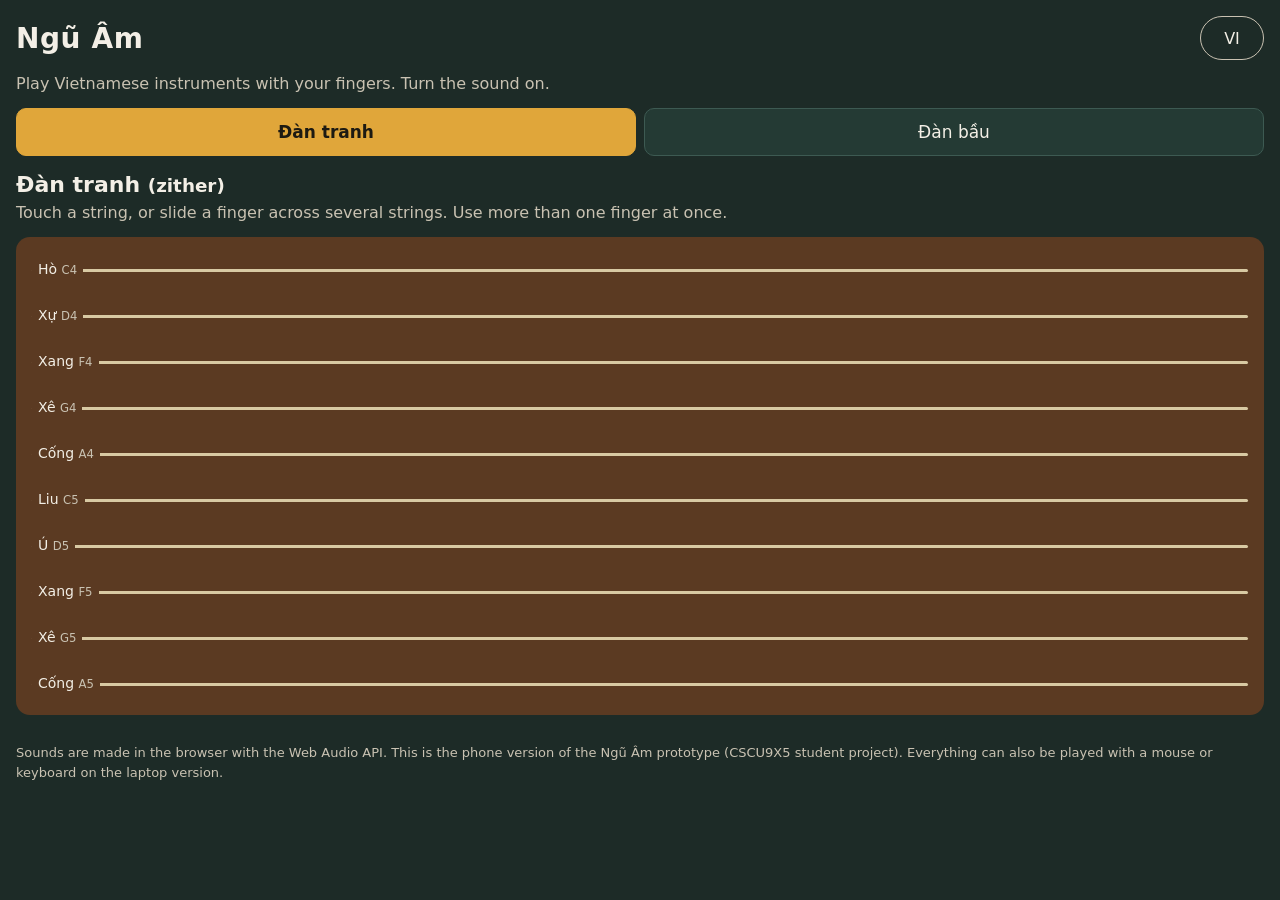
==== index.html @ 692ed39d "Phone version: play đàn tranh and đàn bầu" ====
<!DOCTYPE html>
<html lang="en">
<head>
<meta charset="utf-8">
<meta name="viewport" content="width=device-width, initial-scale=1, viewport-fit=cover">
<meta name="theme-color" content="#1d2b27">
<title>Ngũ Âm - play on your phone</title>
<style>
  :root {
    --bg: #1d2b27;
    --panel: #243a34;
    --text: #f3efe6;
    --muted: #c9c2b2;
    --accent: #e0a63a;
    --string: #d8c9a3;
    --focus: #8fd3ff;
  }
  * { box-sizing: border-box; }
  html, body { margin: 0; background: var(--bg); color: var(--text); font-family: system-ui, "Segoe UI", Roboto, Arial, sans-serif; }
  body { padding: env(safe-area-inset-top) 16px calc(24px + env(safe-area-inset-bottom)); -webkit-tap-highlight-color: transparent; }
  header { display: flex; justify-content: space-between; align-items: center; padding: 16px 0 8px; }
  h1 { font-size: 28px; margin: 0; letter-spacing: 0.02em; }
  h2 { font-size: 22px; margin: 0 0 4px; }
  p { color: var(--muted); line-height: 1.5; margin: 4px 0 12px; }
  .lang { min-height: 44px; min-width: 64px; border-radius: 22px; border: 1px solid var(--muted); background: transparent; color: var(--text); font: inherit; }
  .tabs { display: grid; grid-template-columns: 1fr 1fr; gap: 8px; margin: 12px 0 16px; }
  .tabs button { min-height: 48px; border-radius: 10px; border: 1px solid #3d5a52; background: var(--panel); color: var(--text); font: inherit; font-size: 17px; }
  .tabs button[aria-selected="true"] { background: var(--accent); color: #1d1a12; border-color: var(--accent); font-weight: 600; }
  button:focus-visible, input:focus-visible { outline: 3px solid var(--focus); outline-offset: 2px; }
  section[hidden] { display: none; }

  .tranh { display: flex; flex-direction: column; gap: 6px; padding: 12px 8px; background: #5b3a22; border-radius: 14px; touch-action: none; user-select: none; -webkit-user-select: none; }
  .tranh .str { position: relative; height: 40px; display: flex; align-items: center; border: 0; background: transparent; padding: 0 8px; color: var(--text); font: inherit; }
  .tranh .str::before { content: ""; position: absolute; left: 8px; right: 8px; top: 50%; height: 3px; background: var(--string); border-radius: 2px; transition: transform 0.08s; }
  .tranh .str.on::before { background: #fff3c4; transform: scaleY(2.2); }
  .tranh .str span { position: relative; z-index: 1; background: #5b3a22; padding: 0 6px; font-size: 14px; }
  .tranh .str small { color: var(--muted); }

  .bau { background: var(--panel); border-radius: 14px; padding: 16px; touch-action: none; user-select: none; -webkit-user-select: none; }
  .bau-string { height: 160px; border-radius: 10px; background: #3a2a1a; position: relative; border: 0; width: 100%; color: var(--text); font: inherit; }
  .bau-string::before { content: ""; position: absolute; left: 16px; right: 16px; top: 50%; height: 3px; background: var(--string); transform-origin: right center; transform: rotate(var(--tilt, 0deg)); transition: transform 0.05s; }
  .bau-string.on::before { background: #fff3c4; }
  .bau-string span { position: absolute; left: 0; right: 0; bottom: 12px; text-align: center; }
  .row { display: flex; flex-wrap: wrap; gap: 12px; align-items: center; margin-top: 14px; }
  .row label { min-width: 90px; }
  input[type=range] { flex: 1; min-width: 180px; height: 44px; accent-color: var(--accent); }
  .btn { min-height: 48px; padding: 0 16px; border-radius: 10px; border: 1px solid var(--accent); background: transparent; color: var(--text); font: inherit; }
  .btn[aria-pressed="true"] { background: var(--accent); color: #1d1a12; }
  .status { min-height: 1.5em; color: var(--accent); }
  footer { margin-top: 28px; font-size: 13px; color: var(--muted); line-height: 1.5; }
  @media (prefers-reduced-motion: reduce) { .tranh .str::before, .bau-string::before { transition: none; } }
</style>
</head>
<body>
<header>
  <h1>Ngũ Âm</h1>
  <button type="button" class="lang" id="lang" aria-label="Tiếng Việt">VI</button>
</header>
<p data-en="Play Vietnamese instruments with your fingers. Turn the sound on." data-vi="Chơi nhạc cụ Việt Nam bằng ngón tay. Nhớ bật âm thanh.">Play Vietnamese instruments with your fingers. Turn the sound on.</p>

<div class="tabs" role="tablist">
  <button type="button" role="tab" id="tab-tranh" aria-controls="panel-tranh" aria-selected="true">Đàn tranh</button>
  <button type="button" role="tab" id="tab-bau" aria-controls="panel-bau" aria-selected="false">Đàn bầu</button>
</div>

<section id="panel-tranh" role="tabpanel" aria-labelledby="tab-tranh">
  <h2>Đàn tranh <small data-en="(zither)" data-vi="">(zither)</small></h2>
  <p data-en="Touch a string, or slide a finger across several strings. Use more than one finger at once." data-vi="Chạm một dây, hoặc vuốt qua nhiều dây. Có thể dùng nhiều ngón cùng lúc.">Touch a string, or slide a finger across several strings. Use more than one finger at once.</p>
  <div class="tranh" id="tranh" aria-label="Strings"></div>
</section>

<section id="panel-bau" role="tabpanel" aria-labelledby="tab-bau" hidden>
  <h2>Đàn bầu <small data-en="(monochord)" data-vi="">(monochord)</small></h2>
  <p data-en="Tap the string to pluck it. Then tilt the phone, or drag the slider, to bend the note the way a player bends the rod." data-vi="Chạm dây để gảy. Sau đó nghiêng điện thoại, hoặc kéo thanh trượt, để uốn tiếng như người chơi uốn cần đàn.">Tap the string to pluck it. Then tilt the phone, or drag the slider, to bend the note the way a player bends the rod.</p>
  <div class="bau">
    <button type="button" class="bau-string" id="bau-string"><span data-en="Pluck" data-vi="Gảy">Pluck</span></button>
    <div class="row">
      <button type="button" class="btn" id="tilt-btn" aria-pressed="false" data-en="Use tilt" data-vi="Dùng nghiêng máy">Use tilt</button>
      <span class="status" id="tilt-status" aria-live="polite"></span>
    </div>
    <div class="row">
      <label for="bend" data-en="Rod (bend)" data-vi="Cần đàn">Rod (bend)</label>
      <input type="range" id="bend" min="-2" max="5" step="0.1" value="0">
      <output id="bend-out" for="bend">0</output>
    </div>
  </div>
</section>

<footer>
  <p data-en="Sounds are made in the browser with the Web Audio API. This is the phone version of the Ngũ Âm prototype (CSCU9X5 student project). Everything can also be played with a mouse or keyboard on the laptop version." data-vi="Âm thanh được tạo trong trình duyệt bằng Web Audio API. Đây là bản điện thoại của prototype Ngũ Âm (bài tập CSCU9X5). Bản trên laptop chơi được bằng chuột hoặc bàn phím.">Sounds are made in the browser with the Web Audio API. This is the phone version of the Ngũ Âm prototype (CSCU9X5 student project). Everything can also be played with a mouse or keyboard on the laptop version.</p>
</footer>

<script>
var ctx = null;
function audio() {
  if (!ctx) ctx = new (window.AudioContext || window.webkitAudioContext)();
  if (ctx.state === 'suspended') ctx.resume();
  return ctx;
}

function pluckBuffer(ac, freq, seconds, damping) {
  var rate = ac.sampleRate;
  var length = Math.floor(rate * seconds);
  var buffer = ac.createBuffer(1, length, rate);
  var data = buffer.getChannelData(0);
  var period = Math.max(2, Math.round(rate / freq));
  var ring = new Float32Array(period);
  for (var i = 0; i < period; i++) ring[i] = Math.random() * 2 - 1;
  var pos = 0;
  for (var n = 0; n < length; n++) {
    var next = (pos + 1) % period;
    var value = ring[pos];
    ring[pos] = damping * 0.5 * (ring[pos] + ring[next]);
    data[n] = value;
    pos = next;
  }
  return buffer;
}

var bufferCache = {};
function pluck(freq, damping, volume) {
  var ac = audio();
  var key = freq + '-' + damping;
  if (!bufferCache[key]) bufferCache[key] = pluckBuffer(ac, freq, 2.5, damping);
  var src = ac.createBufferSource();
  src.buffer = bufferCache[key];
  var gain = ac.createGain();
  gain.gain.value = volume || 0.45;
  src.connect(gain).connect(ac.destination);
  src.start();
  if (navigator.vibrate) navigator.vibrate(8);
  return src;
}

// Đàn tranh: pentatonic strings (hò xự xang xê cống) over two octaves
var notes = [
  ['Hò', 'C4', 261.63], ['Xự', 'D4', 293.66], ['Xang', 'F4', 349.23], ['Xê', 'G4', 392.0], ['Cống', 'A4', 440.0],
  ['Liu', 'C5', 523.25], ['Ú', 'D5', 587.33], ['Xang', 'F5', 698.46], ['Xê', 'G5', 783.99], ['Cống', 'A5', 880.0]
];
var tranh = document.getElementById('tranh');
notes.forEach(function (n, i) {
  var b = document.createElement('button');
  b.type = 'button';
  b.className = 'str';
  b.dataset.index = i;
  b.innerHTML = '<span>' + n[0] + ' <small>' + n[1] + '</small></span>';
  b.setAttribute('aria-label', n[0] + ', ' + n[1]);
  b.addEventListener('keydown', function (e) {
    if (e.key === 'Enter' || e.key === ' ') { e.preventDefault(); strike(i); }
  });
  tranh.appendChild(b);
});
var strings = tranh.querySelectorAll('.str');

function strike(i) {
  pluck(notes[i][2], 0.996);
  var el = strings[i];
  el.classList.add('on');
  setTimeout(function () { el.classList.remove('on'); }, 160);
}

var lastString = {};
function stringAt(x, y) {
  var el = document.elementFromPoint(x, y);
  while (el && el !== tranh) {
    if (el.classList && el.classList.contains('str')) return Number(el.dataset.index);
    el = el.parentNode;
  }
  return null;
}
tranh.addEventListener('pointerdown', function (e) {
  e.preventDefault();
  var i = stringAt(e.clientX, e.clientY);
  lastString[e.pointerId] = i;
  if (i !== null) strike(i);
});
tranh.addEventListener('pointermove', function (e) {
  if (!(e.pointerId in lastString)) return;
  var i = stringAt(e.clientX, e.clientY);
  if (i !== null && i !== lastString[e.pointerId]) strike(i);
  lastString[e.pointerId] = i;
});
['pointerup', 'pointercancel', 'pointerleave'].forEach(function (type) {
  tranh.addEventListener(type, function (e) { delete lastString[e.pointerId]; });
});

// Đàn bầu: one string, bend with tilt or slider
var bauBase = 392.0;
var bauSource = null;
var bend = document.getElementById('bend');
var bendOut = document.getElementById('bend-out');
var bauString = document.getElementById('bau-string');

function setBend(semitones) {
  bend.value = semitones.toFixed(1);
  bendOut.textContent = semitones.toFixed(1);
  bauString.style.setProperty('--tilt', (-semitones * 1.5) + 'deg');
  if (bauSource) bauSource.detune.setTargetAtTime(semitones * 100, audio().currentTime, 0.03);
}
bauString.addEventListener('click', function () {
  bauSource = pluck(bauBase, 0.9988, 0.55);
  bauSource.detune.value = Number(bend.value) * 100;
  bauString.classList.add('on');
  setTimeout(function () { bauString.classList.remove('on'); }, 200);
});
bend.addEventListener('input', function () { setBend(Number(bend.value)); });

var tiltOn = false;
var tiltBtn = document.getElementById('tilt-btn');
var tiltStatus = document.getElementById('tilt-status');
function onTilt(e) {
  if (!tiltOn || e.gamma === null) return;
  var g = Math.max(-15, Math.min(35, e.gamma));
  setBend(g / 7);
}
tiltBtn.addEventListener('click', function () {
  if (tiltOn) {
    tiltOn = false;
    tiltBtn.setAttribute('aria-pressed', 'false');
    tiltStatus.textContent = text('Tilt off. Use the slider.', 'Đã tắt nghiêng. Dùng thanh trượt.');
    setBend(0);
    return;
  }
  function start() {
    tiltOn = true;
    tiltBtn.setAttribute('aria-pressed', 'true');
    tiltStatus.textContent = text('Tilt the phone right to raise the note.', 'Nghiêng điện thoại sang phải để nâng tiếng.');
    window.addEventListener('deviceorientation', onTilt);
  }
  if (typeof DeviceOrientationEvent === 'undefined') {
    tiltStatus.textContent = text('This device has no tilt sensor. Use the slider.', 'Máy này không có cảm biến nghiêng. Dùng thanh trượt.');
  } else if (typeof DeviceOrientationEvent.requestPermission === 'function') {
    DeviceOrientationEvent.requestPermission().then(function (state) {
      if (state === 'granted') start();
      else tiltStatus.textContent = text('Tilt not allowed. Use the slider.', 'Chưa cho phép nghiêng máy. Dùng thanh trượt.');
    }).catch(function () {
      tiltStatus.textContent = text('Tilt not available. Use the slider.', 'Không dùng được nghiêng máy. Dùng thanh trượt.');
    });
  } else {
    start();
  }
});

// Tabs
var tabs = document.querySelectorAll('[role=tab]');
tabs.forEach(function (tab) {
  tab.addEventListener('click', function () {
    tabs.forEach(function (t) {
      var on = t === tab;
      t.setAttribute('aria-selected', on ? 'true' : 'false');
      document.getElementById(t.getAttribute('aria-controls')).hidden = !on;
    });
  });
});

// Language
var lang = 'en';
function text(en, vi) { return lang === 'vi' ? vi : en; }
document.getElementById('lang').addEventListener('click', function () {
  lang = lang === 'en' ? 'vi' : 'en';
  document.documentElement.lang = lang;
  this.textContent = lang === 'en' ? 'VI' : 'EN';
  this.setAttribute('aria-label', lang === 'en' ? 'Tiếng Việt' : 'English');
  document.querySelectorAll('[data-en]').forEach(function (el) {
    el.textContent = el.dataset[lang];
  });
  tiltStatus.textContent = '';
});
</script>
</body>
</html>
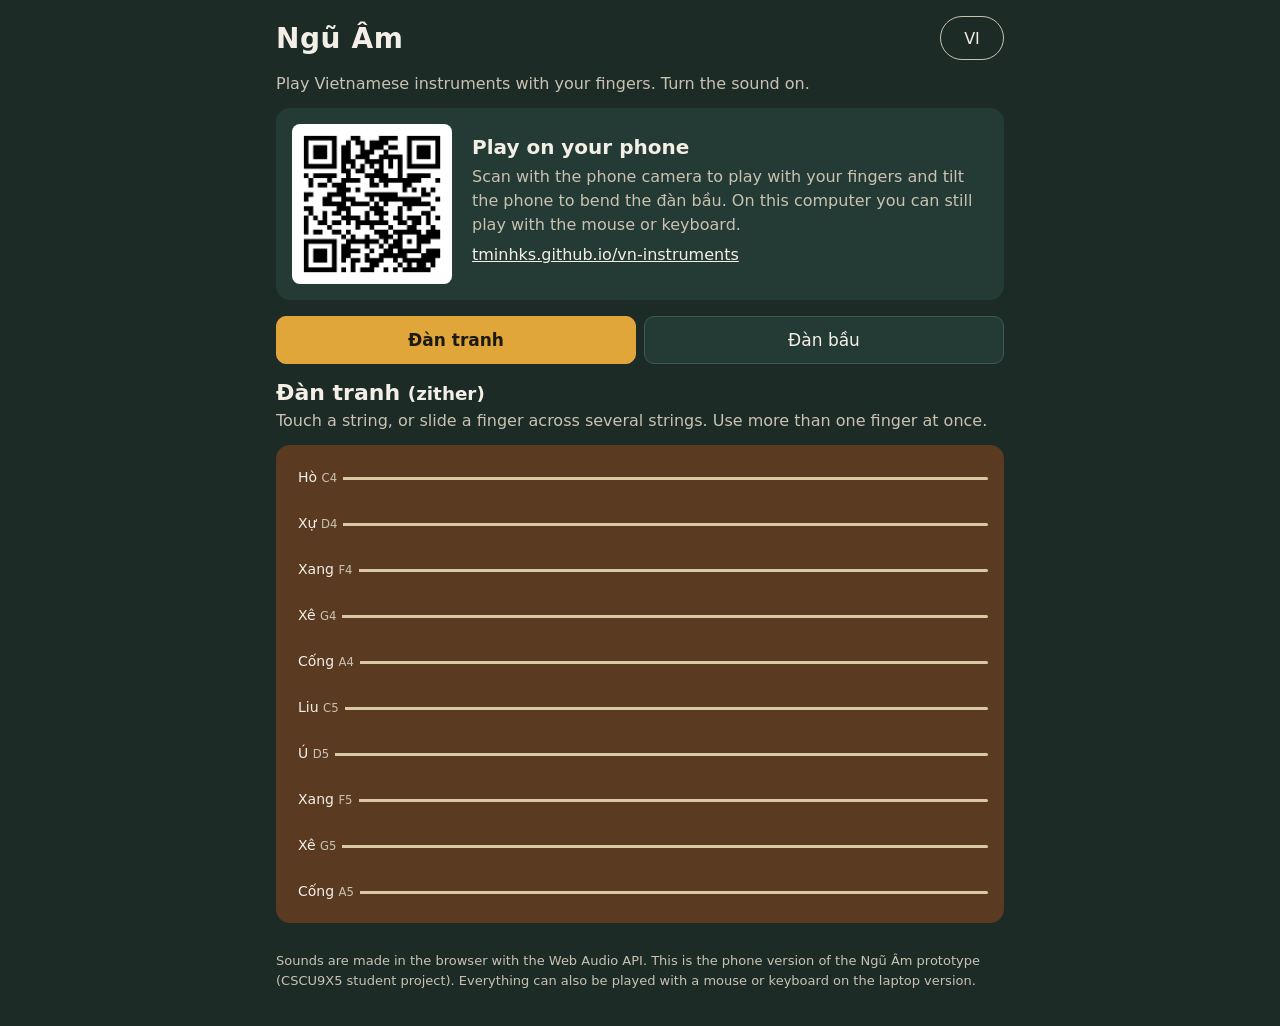
==== commit 898fbdaa: "Show QR code to play on a phone when opened on a computer" ====
--- a/index.html
+++ b/index.html
@@ -48,6 +48,15 @@
   .btn[aria-pressed="true"] { background: var(--accent); color: #1d1a12; }
   .status { min-height: 1.5em; color: var(--accent); }
   footer { margin-top: 28px; font-size: 13px; color: var(--muted); line-height: 1.5; }
+  .qr { display: none; }
+  @media (min-width: 768px) and (hover: hover) {
+    body { max-width: 760px; margin: 0 auto; }
+    .qr { display: flex; gap: 20px; align-items: center; background: var(--panel); border-radius: 14px; padding: 16px; margin: 8px 0 16px; }
+    .qr img { width: 160px; height: 160px; background: #fff; padding: 8px; border-radius: 8px; flex: none; }
+    .qr h2 { font-size: 20px; margin: 0 0 6px; }
+    .qr p { margin: 0 0 6px; }
+    .qr a { color: var(--text); word-break: break-all; }
+  }
   @media (prefers-reduced-motion: reduce) { .tranh .str::before, .bau-string::before { transition: none; } }
 </style>
 </head>
@@ -57,6 +66,15 @@
   <button type="button" class="lang" id="lang" aria-label="Tiếng Việt">VI</button>
 </header>
 <p data-en="Play Vietnamese instruments with your fingers. Turn the sound on." data-vi="Chơi nhạc cụ Việt Nam bằng ngón tay. Nhớ bật âm thanh.">Play Vietnamese instruments with your fingers. Turn the sound on.</p>
+
+<aside class="qr" aria-labelledby="qr-title">
+  <img src="qr-phone-version.png" alt="QR code that opens this page on a phone">
+  <div>
+    <h2 id="qr-title" data-en="Play on your phone" data-vi="Chơi trên điện thoại">Play on your phone</h2>
+    <p data-en="Scan with the phone camera to play with your fingers and tilt the phone to bend the đàn bầu. On this computer you can still play with the mouse or keyboard." data-vi="Quét bằng camera điện thoại để chơi bằng ngón tay và nghiêng máy để uốn tiếng đàn bầu. Trên máy tính này vẫn chơi được bằng chuột hoặc bàn phím.">Scan with the phone camera to play with your fingers and tilt the phone to bend the đàn bầu. On this computer you can still play with the mouse or keyboard.</p>
+    <p><a href="https://tminhks.github.io/vn-instruments/">tminhks.github.io/vn-instruments</a></p>
+  </div>
+</aside>
 
 <div class="tabs" role="tablist">
   <button type="button" role="tab" id="tab-tranh" aria-controls="panel-tranh" aria-selected="true">Đàn tranh</button>
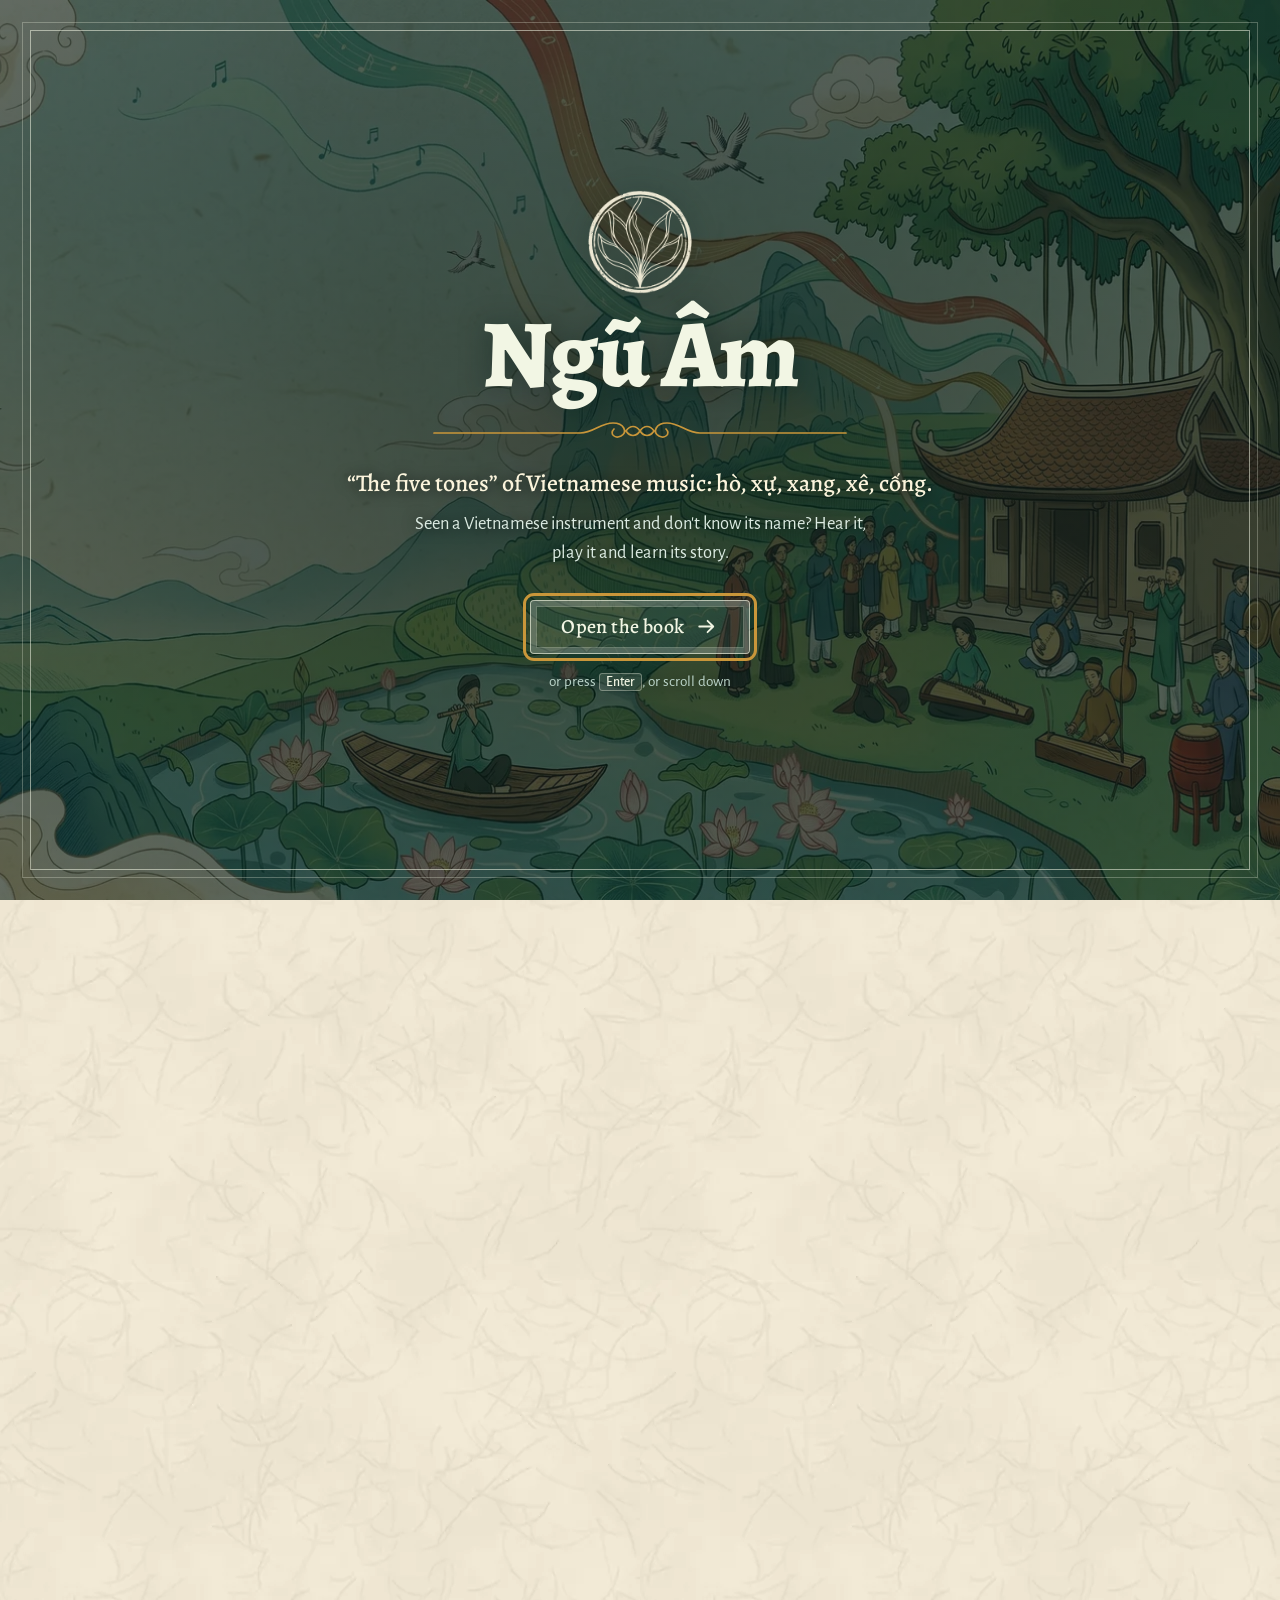
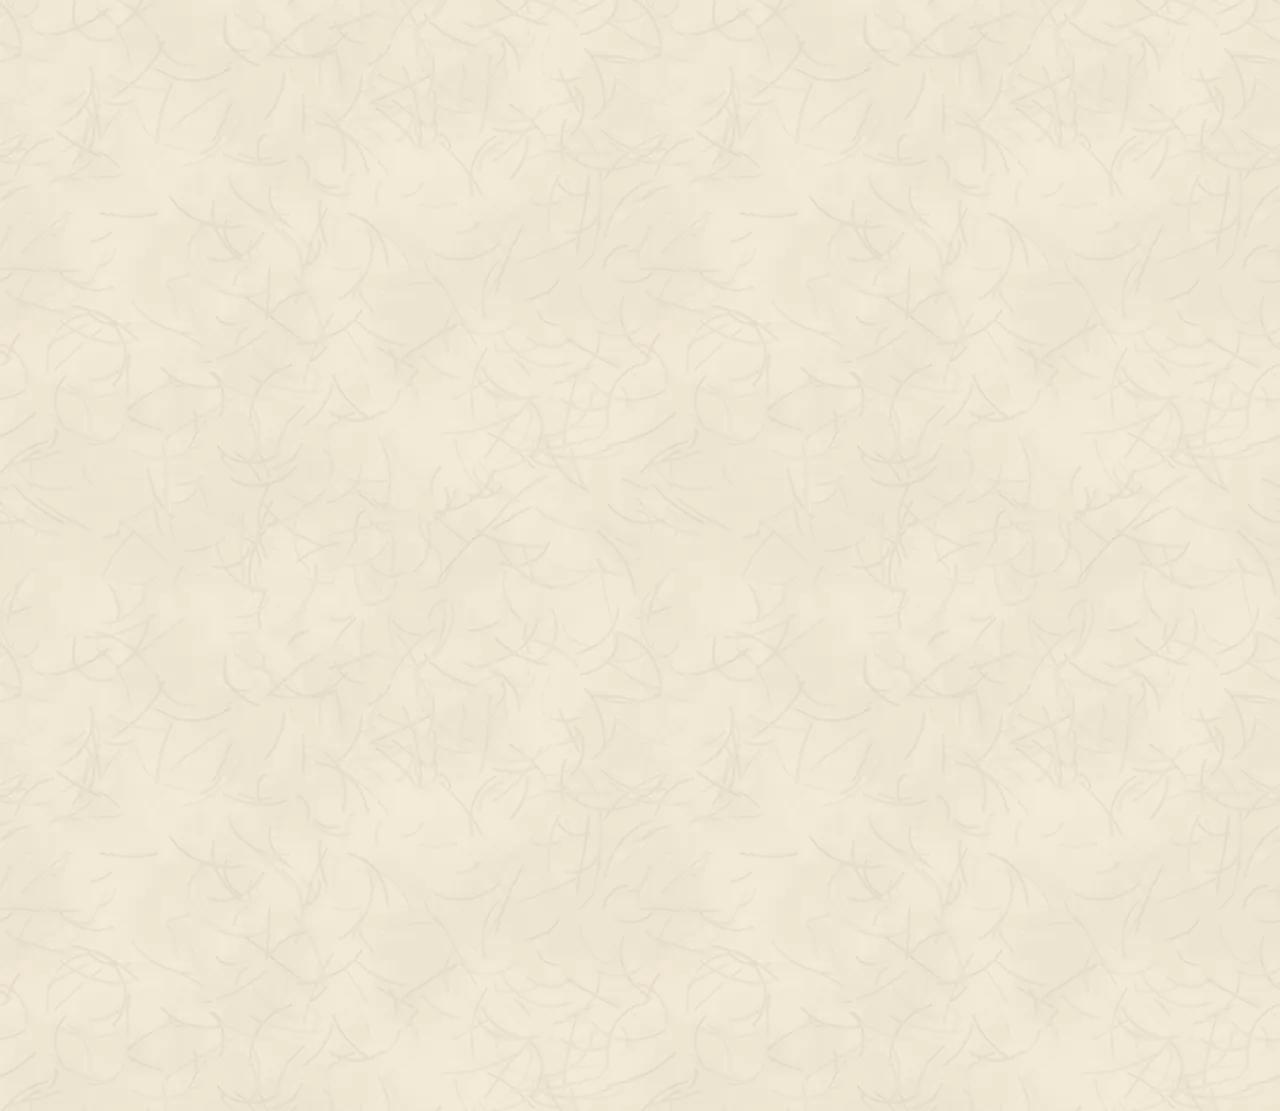
==== commit 723f88c1: "Publish the full Ngũ Âm website; keep the first phone version in old/" ====
--- a/index.html
+++ b/index.html
@@ -1,289 +1,13 @@
 <!DOCTYPE html>
 <html lang="en">
 <head>
-<meta charset="utf-8">
-<meta name="viewport" content="width=device-width, initial-scale=1, viewport-fit=cover">
-<meta name="theme-color" content="#1d2b27">
-<title>Ngũ Âm - play on your phone</title>
-<style>
-  :root {
-    --bg: #1d2b27;
-    --panel: #243a34;
-    --text: #f3efe6;
-    --muted: #c9c2b2;
-    --accent: #e0a63a;
-    --string: #d8c9a3;
-    --focus: #8fd3ff;
-  }
-  * { box-sizing: border-box; }
-  html, body { margin: 0; background: var(--bg); color: var(--text); font-family: system-ui, "Segoe UI", Roboto, Arial, sans-serif; }
-  body { padding: env(safe-area-inset-top) 16px calc(24px + env(safe-area-inset-bottom)); -webkit-tap-highlight-color: transparent; }
-  header { display: flex; justify-content: space-between; align-items: center; padding: 16px 0 8px; }
-  h1 { font-size: 28px; margin: 0; letter-spacing: 0.02em; }
-  h2 { font-size: 22px; margin: 0 0 4px; }
-  p { color: var(--muted); line-height: 1.5; margin: 4px 0 12px; }
-  .lang { min-height: 44px; min-width: 64px; border-radius: 22px; border: 1px solid var(--muted); background: transparent; color: var(--text); font: inherit; }
-  .tabs { display: grid; grid-template-columns: 1fr 1fr; gap: 8px; margin: 12px 0 16px; }
-  .tabs button { min-height: 48px; border-radius: 10px; border: 1px solid #3d5a52; background: var(--panel); color: var(--text); font: inherit; font-size: 17px; }
-  .tabs button[aria-selected="true"] { background: var(--accent); color: #1d1a12; border-color: var(--accent); font-weight: 600; }
-  button:focus-visible, input:focus-visible { outline: 3px solid var(--focus); outline-offset: 2px; }
-  section[hidden] { display: none; }
-
-  .tranh { display: flex; flex-direction: column; gap: 6px; padding: 12px 8px; background: #5b3a22; border-radius: 14px; touch-action: none; user-select: none; -webkit-user-select: none; }
-  .tranh .str { position: relative; height: 40px; display: flex; align-items: center; border: 0; background: transparent; padding: 0 8px; color: var(--text); font: inherit; }
-  .tranh .str::before { content: ""; position: absolute; left: 8px; right: 8px; top: 50%; height: 3px; background: var(--string); border-radius: 2px; transition: transform 0.08s; }
-  .tranh .str.on::before { background: #fff3c4; transform: scaleY(2.2); }
-  .tranh .str span { position: relative; z-index: 1; background: #5b3a22; padding: 0 6px; font-size: 14px; }
-  .tranh .str small { color: var(--muted); }
-
-  .bau { background: var(--panel); border-radius: 14px; padding: 16px; touch-action: none; user-select: none; -webkit-user-select: none; }
-  .bau-string { height: 160px; border-radius: 10px; background: #3a2a1a; position: relative; border: 0; width: 100%; color: var(--text); font: inherit; }
-  .bau-string::before { content: ""; position: absolute; left: 16px; right: 16px; top: 50%; height: 3px; background: var(--string); transform-origin: right center; transform: rotate(var(--tilt, 0deg)); transition: transform 0.05s; }
-  .bau-string.on::before { background: #fff3c4; }
-  .bau-string span { position: absolute; left: 0; right: 0; bottom: 12px; text-align: center; }
-  .row { display: flex; flex-wrap: wrap; gap: 12px; align-items: center; margin-top: 14px; }
-  .row label { min-width: 90px; }
-  input[type=range] { flex: 1; min-width: 180px; height: 44px; accent-color: var(--accent); }
-  .btn { min-height: 48px; padding: 0 16px; border-radius: 10px; border: 1px solid var(--accent); background: transparent; color: var(--text); font: inherit; }
-  .btn[aria-pressed="true"] { background: var(--accent); color: #1d1a12; }
-  .status { min-height: 1.5em; color: var(--accent); }
-  footer { margin-top: 28px; font-size: 13px; color: var(--muted); line-height: 1.5; }
-  .qr { display: none; }
-  @media (min-width: 768px) and (hover: hover) {
-    body { max-width: 760px; margin: 0 auto; }
-    .qr { display: flex; gap: 20px; align-items: center; background: var(--panel); border-radius: 14px; padding: 16px; margin: 8px 0 16px; }
-    .qr img { width: 160px; height: 160px; background: #fff; padding: 8px; border-radius: 8px; flex: none; }
-    .qr h2 { font-size: 20px; margin: 0 0 6px; }
-    .qr p { margin: 0 0 6px; }
-    .qr a { color: var(--text); word-break: break-all; }
-  }
-  @media (prefers-reduced-motion: reduce) { .tranh .str::before, .bau-string::before { transition: none; } }
-</style>
+  <meta charset="utf-8">
+  <meta name="viewport" content="width=device-width, initial-scale=1">
+  <title>Ngũ Âm</title>
+  <meta http-equiv="refresh" content="0; url=HomePage.html">
+  <link rel="canonical" href="HomePage.html">
 </head>
 <body>
-<header>
-  <h1>Ngũ Âm</h1>
-  <button type="button" class="lang" id="lang" aria-label="Tiếng Việt">VI</button>
-</header>
-<p data-en="Play Vietnamese instruments with your fingers. Turn the sound on." data-vi="Chơi nhạc cụ Việt Nam bằng ngón tay. Nhớ bật âm thanh.">Play Vietnamese instruments with your fingers. Turn the sound on.</p>
-
-<aside class="qr" aria-labelledby="qr-title">
-  <img src="qr-phone-version.png" alt="QR code that opens this page on a phone">
-  <div>
-    <h2 id="qr-title" data-en="Play on your phone" data-vi="Chơi trên điện thoại">Play on your phone</h2>
-    <p data-en="Scan with the phone camera to play with your fingers and tilt the phone to bend the đàn bầu. On this computer you can still play with the mouse or keyboard." data-vi="Quét bằng camera điện thoại để chơi bằng ngón tay và nghiêng máy để uốn tiếng đàn bầu. Trên máy tính này vẫn chơi được bằng chuột hoặc bàn phím.">Scan with the phone camera to play with your fingers and tilt the phone to bend the đàn bầu. On this computer you can still play with the mouse or keyboard.</p>
-    <p><a href="https://tminhks.github.io/vn-instruments/">tminhks.github.io/vn-instruments</a></p>
-  </div>
-</aside>
-
-<div class="tabs" role="tablist">
-  <button type="button" role="tab" id="tab-tranh" aria-controls="panel-tranh" aria-selected="true">Đàn tranh</button>
-  <button type="button" role="tab" id="tab-bau" aria-controls="panel-bau" aria-selected="false">Đàn bầu</button>
-</div>
-
-<section id="panel-tranh" role="tabpanel" aria-labelledby="tab-tranh">
-  <h2>Đàn tranh <small data-en="(zither)" data-vi="">(zither)</small></h2>
-  <p data-en="Touch a string, or slide a finger across several strings. Use more than one finger at once." data-vi="Chạm một dây, hoặc vuốt qua nhiều dây. Có thể dùng nhiều ngón cùng lúc.">Touch a string, or slide a finger across several strings. Use more than one finger at once.</p>
-  <div class="tranh" id="tranh" aria-label="Strings"></div>
-</section>
-
-<section id="panel-bau" role="tabpanel" aria-labelledby="tab-bau" hidden>
-  <h2>Đàn bầu <small data-en="(monochord)" data-vi="">(monochord)</small></h2>
-  <p data-en="Tap the string to pluck it. Then tilt the phone, or drag the slider, to bend the note the way a player bends the rod." data-vi="Chạm dây để gảy. Sau đó nghiêng điện thoại, hoặc kéo thanh trượt, để uốn tiếng như người chơi uốn cần đàn.">Tap the string to pluck it. Then tilt the phone, or drag the slider, to bend the note the way a player bends the rod.</p>
-  <div class="bau">
-    <button type="button" class="bau-string" id="bau-string"><span data-en="Pluck" data-vi="Gảy">Pluck</span></button>
-    <div class="row">
-      <button type="button" class="btn" id="tilt-btn" aria-pressed="false" data-en="Use tilt" data-vi="Dùng nghiêng máy">Use tilt</button>
-      <span class="status" id="tilt-status" aria-live="polite"></span>
-    </div>
-    <div class="row">
-      <label for="bend" data-en="Rod (bend)" data-vi="Cần đàn">Rod (bend)</label>
-      <input type="range" id="bend" min="-2" max="5" step="0.1" value="0">
-      <output id="bend-out" for="bend">0</output>
-    </div>
-  </div>
-</section>
-
-<footer>
-  <p data-en="Sounds are made in the browser with the Web Audio API. This is the phone version of the Ngũ Âm prototype (CSCU9X5 student project). Everything can also be played with a mouse or keyboard on the laptop version." data-vi="Âm thanh được tạo trong trình duyệt bằng Web Audio API. Đây là bản điện thoại của prototype Ngũ Âm (bài tập CSCU9X5). Bản trên laptop chơi được bằng chuột hoặc bàn phím.">Sounds are made in the browser with the Web Audio API. This is the phone version of the Ngũ Âm prototype (CSCU9X5 student project). Everything can also be played with a mouse or keyboard on the laptop version.</p>
-</footer>
-
-<script>
-var ctx = null;
-function audio() {
-  if (!ctx) ctx = new (window.AudioContext || window.webkitAudioContext)();
-  if (ctx.state === 'suspended') ctx.resume();
-  return ctx;
-}
-
-function pluckBuffer(ac, freq, seconds, damping) {
-  var rate = ac.sampleRate;
-  var length = Math.floor(rate * seconds);
-  var buffer = ac.createBuffer(1, length, rate);
-  var data = buffer.getChannelData(0);
-  var period = Math.max(2, Math.round(rate / freq));
-  var ring = new Float32Array(period);
-  for (var i = 0; i < period; i++) ring[i] = Math.random() * 2 - 1;
-  var pos = 0;
-  for (var n = 0; n < length; n++) {
-    var next = (pos + 1) % period;
-    var value = ring[pos];
-    ring[pos] = damping * 0.5 * (ring[pos] + ring[next]);
-    data[n] = value;
-    pos = next;
-  }
-  return buffer;
-}
-
-var bufferCache = {};
-function pluck(freq, damping, volume) {
-  var ac = audio();
-  var key = freq + '-' + damping;
-  if (!bufferCache[key]) bufferCache[key] = pluckBuffer(ac, freq, 2.5, damping);
-  var src = ac.createBufferSource();
-  src.buffer = bufferCache[key];
-  var gain = ac.createGain();
-  gain.gain.value = volume || 0.45;
-  src.connect(gain).connect(ac.destination);
-  src.start();
-  if (navigator.vibrate) navigator.vibrate(8);
-  return src;
-}
-
-// Đàn tranh: pentatonic strings (hò xự xang xê cống) over two octaves
-var notes = [
-  ['Hò', 'C4', 261.63], ['Xự', 'D4', 293.66], ['Xang', 'F4', 349.23], ['Xê', 'G4', 392.0], ['Cống', 'A4', 440.0],
-  ['Liu', 'C5', 523.25], ['Ú', 'D5', 587.33], ['Xang', 'F5', 698.46], ['Xê', 'G5', 783.99], ['Cống', 'A5', 880.0]
-];
-var tranh = document.getElementById('tranh');
-notes.forEach(function (n, i) {
-  var b = document.createElement('button');
-  b.type = 'button';
-  b.className = 'str';
-  b.dataset.index = i;
-  b.innerHTML = '<span>' + n[0] + ' <small>' + n[1] + '</small></span>';
-  b.setAttribute('aria-label', n[0] + ', ' + n[1]);
-  b.addEventListener('keydown', function (e) {
-    if (e.key === 'Enter' || e.key === ' ') { e.preventDefault(); strike(i); }
-  });
-  tranh.appendChild(b);
-});
-var strings = tranh.querySelectorAll('.str');
-
-function strike(i) {
-  pluck(notes[i][2], 0.996);
-  var el = strings[i];
-  el.classList.add('on');
-  setTimeout(function () { el.classList.remove('on'); }, 160);
-}
-
-var lastString = {};
-function stringAt(x, y) {
-  var el = document.elementFromPoint(x, y);
-  while (el && el !== tranh) {
-    if (el.classList && el.classList.contains('str')) return Number(el.dataset.index);
-    el = el.parentNode;
-  }
-  return null;
-}
-tranh.addEventListener('pointerdown', function (e) {
-  e.preventDefault();
-  var i = stringAt(e.clientX, e.clientY);
-  lastString[e.pointerId] = i;
-  if (i !== null) strike(i);
-});
-tranh.addEventListener('pointermove', function (e) {
-  if (!(e.pointerId in lastString)) return;
-  var i = stringAt(e.clientX, e.clientY);
-  if (i !== null && i !== lastString[e.pointerId]) strike(i);
-  lastString[e.pointerId] = i;
-});
-['pointerup', 'pointercancel', 'pointerleave'].forEach(function (type) {
-  tranh.addEventListener(type, function (e) { delete lastString[e.pointerId]; });
-});
-
-// Đàn bầu: one string, bend with tilt or slider
-var bauBase = 392.0;
-var bauSource = null;
-var bend = document.getElementById('bend');
-var bendOut = document.getElementById('bend-out');
-var bauString = document.getElementById('bau-string');
-
-function setBend(semitones) {
-  bend.value = semitones.toFixed(1);
-  bendOut.textContent = semitones.toFixed(1);
-  bauString.style.setProperty('--tilt', (-semitones * 1.5) + 'deg');
-  if (bauSource) bauSource.detune.setTargetAtTime(semitones * 100, audio().currentTime, 0.03);
-}
-bauString.addEventListener('click', function () {
-  bauSource = pluck(bauBase, 0.9988, 0.55);
-  bauSource.detune.value = Number(bend.value) * 100;
-  bauString.classList.add('on');
-  setTimeout(function () { bauString.classList.remove('on'); }, 200);
-});
-bend.addEventListener('input', function () { setBend(Number(bend.value)); });
-
-var tiltOn = false;
-var tiltBtn = document.getElementById('tilt-btn');
-var tiltStatus = document.getElementById('tilt-status');
-function onTilt(e) {
-  if (!tiltOn || e.gamma === null) return;
-  var g = Math.max(-15, Math.min(35, e.gamma));
-  setBend(g / 7);
-}
-tiltBtn.addEventListener('click', function () {
-  if (tiltOn) {
-    tiltOn = false;
-    tiltBtn.setAttribute('aria-pressed', 'false');
-    tiltStatus.textContent = text('Tilt off. Use the slider.', 'Đã tắt nghiêng. Dùng thanh trượt.');
-    setBend(0);
-    return;
-  }
-  function start() {
-    tiltOn = true;
-    tiltBtn.setAttribute('aria-pressed', 'true');
-    tiltStatus.textContent = text('Tilt the phone right to raise the note.', 'Nghiêng điện thoại sang phải để nâng tiếng.');
-    window.addEventListener('deviceorientation', onTilt);
-  }
-  if (typeof DeviceOrientationEvent === 'undefined') {
-    tiltStatus.textContent = text('This device has no tilt sensor. Use the slider.', 'Máy này không có cảm biến nghiêng. Dùng thanh trượt.');
-  } else if (typeof DeviceOrientationEvent.requestPermission === 'function') {
-    DeviceOrientationEvent.requestPermission().then(function (state) {
-      if (state === 'granted') start();
-      else tiltStatus.textContent = text('Tilt not allowed. Use the slider.', 'Chưa cho phép nghiêng máy. Dùng thanh trượt.');
-    }).catch(function () {
-      tiltStatus.textContent = text('Tilt not available. Use the slider.', 'Không dùng được nghiêng máy. Dùng thanh trượt.');
-    });
-  } else {
-    start();
-  }
-});
-
-// Tabs
-var tabs = document.querySelectorAll('[role=tab]');
-tabs.forEach(function (tab) {
-  tab.addEventListener('click', function () {
-    tabs.forEach(function (t) {
-      var on = t === tab;
-      t.setAttribute('aria-selected', on ? 'true' : 'false');
-      document.getElementById(t.getAttribute('aria-controls')).hidden = !on;
-    });
-  });
-});
-
-// Language
-var lang = 'en';
-function text(en, vi) { return lang === 'vi' ? vi : en; }
-document.getElementById('lang').addEventListener('click', function () {
-  lang = lang === 'en' ? 'vi' : 'en';
-  document.documentElement.lang = lang;
-  this.textContent = lang === 'en' ? 'VI' : 'EN';
-  this.setAttribute('aria-label', lang === 'en' ? 'Tiếng Việt' : 'English');
-  document.querySelectorAll('[data-en]').forEach(function (el) {
-    el.textContent = el.dataset[lang];
-  });
-  tiltStatus.textContent = '';
-});
-</script>
+  <p><a href="HomePage.html">Open Ngũ Âm</a></p>
 </body>
 </html>
